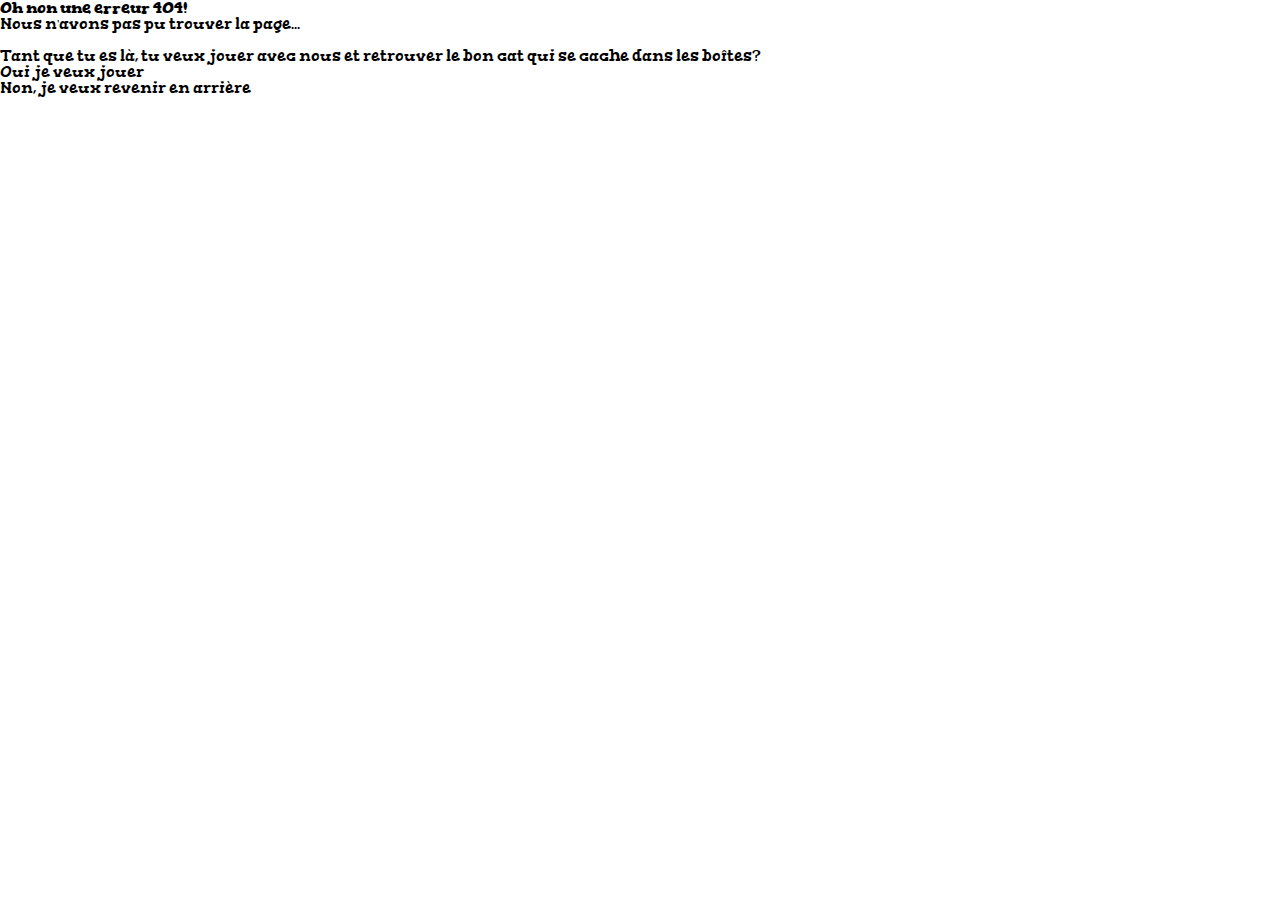
==== index.html @ bbfa6365 "initial commit" ====
<!DOCTYPE html>
<html lang="fr">
	<head>
		<meta charset="UTF-8" />
		<meta http-equiv="X-UA-Compatible" content="IE=edge" />
		<meta name="viewport" content="width=device-width, initial-scale=1.0" />
		<!--==================== CSS ====================-->
		<link rel="stylesheet" href="./assets/sass/main.css" />

		<title>404</title>
	</head>
	<body>
		<main>
		<section class="section__top">
			<div class="section__titre">
				<h1>Oh non une erreur 404!</h1>
				<p class="section__sous-titre">Nous n'avons pas pu trouver la page...</p>
			</div>
			<div class="section__chat">
				<img src="./Public/img/tete_chat/404.png" alt="" class="section__chat-img">
			</div>
			<div class="section__jeux">
				<div class="question__container">
					<div class="question__content">
						Tant que tu es là, tu veux jouer avec nous et retrouver le bon cat qui se cache dans les boîtes?
					</div>
				</div>
				<div class="reponses__container">
					<div class="reponse__container--1">
						<div class="reponse__content--1">Oui je veux jouer</div>
					</div>
					<div class="reponse__container--2">
						<div class="reponse__content--2">Non, je veux revenir en arrière</div>
					</div>
				</div>
			</div>
		</section>	
		<section class="section__bottom">
			<div class="boxes__container"></div>
			<div class="boxes__container line__2"></div>
			<div class="boxes__container"></div>

		</section>	
		</main>
	</body>
</html>
---- assets/sass/main.css ----
@import url("https://fonts.googleapis.com/css2?family=Gorditas:wght@400;700&display=swap");
html, body, div, span, applet, object, iframe,
h1, h2, h3, h4, h5, h6, p, blockquote, pre,
a, abbr, acronym, address, big, cite, code,
del, dfn, em, img, ins, kbd, q, s, samp,
small, strike, strong, sub, sup, tt, var,
b, u, i, center,
dl, dt, dd, ol, ul, li,
fieldset, form, label, legend,
table, caption, tbody, tfoot, thead, tr, th, td,
article, aside, canvas, details, embed,
figure, figcaption, footer, header, hgroup,
menu, nav, output, ruby, section, summary,
time, mark, audio, video {
  margin: 0;
  padding: 0;
  border: 0;
  font-size: 100%;
  font: inherit;
  vertical-align: baseline;
}

/* HTML5 display-role reset for older browsers */
article, aside, details, figcaption, figure,
footer, header, hgroup, menu, nav, section {
  display: block;
}

body {
  line-height: 1;
}

ol, ul {
  list-style: none;
}

blockquote, q {
  quotes: none;
}

blockquote:before, blockquote:after,
q:before, q:after {
  content: "";
  content: none;
}

table {
  border-collapse: collapse;
  border-spacing: 0;
}

/*==================== GOOGLE FONTS ====================*/
/*==================== BASE ====================*/
* {
  box-sizing: border-box;
  padding: 0;
  margin: 0;
}

html {
  scroll-behavior: smooth;
}

body {
  font-family: "Gorditas", cursive;
}

h1, h2, h3, h4 {
  font-weight: bold;
}

ul {
  list-style: none;
}

a {
  text-decoration: none;
}

img {
  max-width: 100%;
  height: auto;
}

main {
  height: 100vh;
}

.box_container {
  display: flex;
  flex-direction: column;
  align-items: center;
  height: 240px;
  position: relative;
  justify-content: end;
  margin-top: 150px;
}
.box_container:hover .top_and_cat_container {
  top: -118px;
}

.top_and_cat_container {
  display: flex;
  flex-direction: column;
  align-items: center;
  position: absolute;
  top: 0;
  transition: top 0.6s;
}
.top_and_cat_container .top {
  z-index: 1;
}
.top_and_cat_container .top .top_box {
  max-width: 100%;
  height: 70px;
}

.bottom_container {
  z-index: 1;
}

.bottom_box {
  height: 165px;
}

.cat_container {
  height: 120px;
}
.cat_container img {
  height: 100%;
}

.find_cat_game {
  display: flex;
}

#game_result {
  font-size: 22px;
  font-weight: bold;
}

.section__top {
  height: 45%;
}/*# sourceMappingURL=main.css.map */
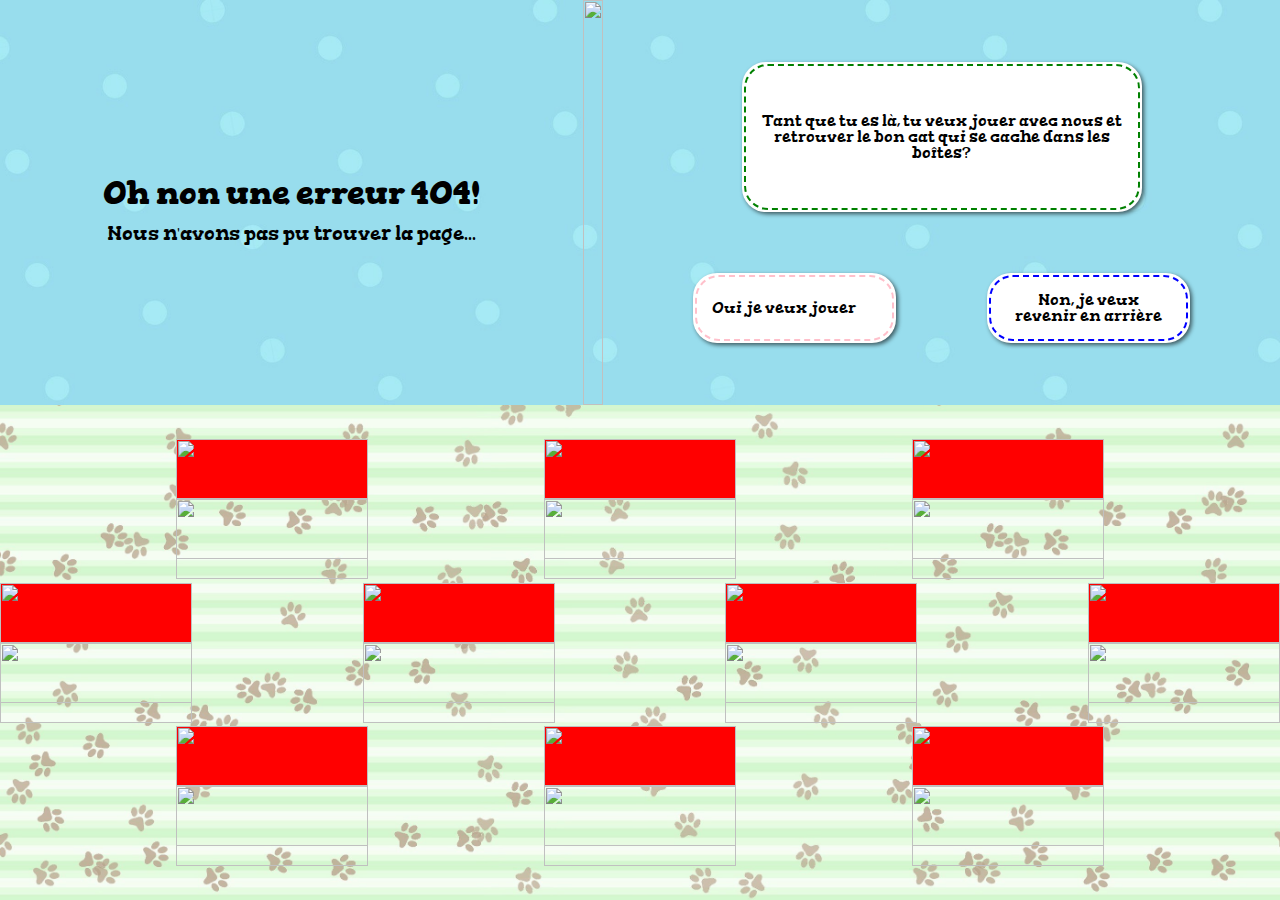
==== commit abab9cc6: "structure fonctionnelle modification des images des box a prévoire ainsi que la fenetre win + animat" ====
--- a/index.html
+++ b/index.html
@@ -11,36 +11,227 @@
 	</head>
 	<body>
 		<main>
-		<section class="section__top">
-			<div class="section__titre">
-				<h1>Oh non une erreur 404!</h1>
-				<p class="section__sous-titre">Nous n'avons pas pu trouver la page...</p>
-			</div>
-			<div class="section__chat">
-				<img src="./Public/img/tete_chat/404.png" alt="" class="section__chat-img">
-			</div>
-			<div class="section__jeux">
-				<div class="question__container">
-					<div class="question__content">
-						Tant que tu es là, tu veux jouer avec nous et retrouver le bon cat qui se cache dans les boîtes?
-					</div>
-				</div>
-				<div class="reponses__container">
-					<div class="reponse__container--1">
-						<div class="reponse__content--1">Oui je veux jouer</div>
-					</div>
-					<div class="reponse__container--2">
-						<div class="reponse__content--2">Non, je veux revenir en arrière</div>
-					</div>
-				</div>
-			</div>
-		</section>	
-		<section class="section__bottom">
-			<div class="boxes__container"></div>
-			<div class="boxes__container line__2"></div>
-			<div class="boxes__container"></div>
-
-		</section>	
+			<section class="section__top">
+				<div class="section__titre">
+					<div class="titre__container"><h1>Oh non une erreur 404!</h1>
+					<p class="section__sous-titre">
+						Nous n'avons pas pu trouver la page...
+					</p></div>
+				</div>
+				<div class="section__chat">
+					<img
+						src="./Public/img/tete_chat/404.png"
+						alt=""
+						class="section__chat-img"
+					/>
+				</div>
+				<div class="section__jeux">
+					<div class="question__container">
+						<div class="question__content">
+							<div class="question__content-text">
+								<p>
+									Tant que tu es là, tu veux jouer avec nous et retrouver le bon
+									cat qui se cache dans les boîtes?
+								</p>
+							</div>
+						</div>
+					</div>
+					<div class="reponses__container">
+						<div id="start_game" class="reponse__content">
+							<div
+								id="reponse_1-parent"
+								class="reponse__content-text reponse_1"
+							>
+								<p id="reponse_1-p">Oui je veux jouer</p>
+							</div>
+						</div>
+						<div class="reponse__content">
+							<div class="reponse__content-text reponse_2">
+								<p>Non, je veux revenir en arrière</p>
+							</div>
+						</div>
+					</div>
+				</div>
+			</section>
+			<section class="section__bottom">
+
+				<div class="boxes__container line_1">
+					
+					<div class="cat__box__container">
+						<div class="top__and__cat__container">
+							<div class="enveloppe">
+								<div class="top__container">
+									<img src="./Public/img/tete_chat/top.png" alt="" />
+								</div>
+								<div class="cat__container">
+									<img class="cat" src="" alt="" />
+								</div>
+							</div>
+						</div>
+						<div class="bottom__container">
+							<img src="./Public/img/tete_chat/box.png" alt="" />
+						</div>
+					</div>
+
+					<div class="cat__box__container">
+						<div class="top__and__cat__container">
+							<div class="enveloppe">
+								<div class="top__container">
+									<img src="./Public/img/tete_chat/top.png" alt="" />
+								</div>
+								<div class="cat__container">
+									<img class="cat" src="" alt="" />
+								</div>
+							</div>
+						</div>
+						<div class="bottom__container">
+							<img src="./Public/img/tete_chat/box.png" alt="" />
+						</div>
+					</div>
+
+					<div class="cat__box__container">
+						<div class="top__and__cat__container">
+							<div class="enveloppe">
+								<div class="top__container">
+									<img src="./Public/img/tete_chat/top.png" alt="" />
+								</div>
+								<div class="cat__container">
+									<img class="cat" src="" alt="" />
+								</div>
+							</div>
+						</div>
+						<div class="bottom__container">
+							<img src="./Public/img/tete_chat/box.png" alt="" />
+						</div>
+					</div>
+
+					
+				</div>
+				<div class="boxes__container line_2">
+					
+					<div class="cat__box__container">
+						<div class="top__and__cat__container">
+							<div class="enveloppe">
+								<div class="top__container">
+									<img src="./Public/img/tete_chat/top.png" alt="" />
+								</div>
+								<div class="cat__container">
+									<img class="cat" src="" alt="" />
+								</div>
+							</div>
+						</div>
+						<div class="bottom__container">
+							<img src="./Public/img/tete_chat/box.png" alt="" />
+						</div>
+					</div>
+					
+					<div class="cat__box__container">
+						<div class="top__and__cat__container">
+							<div class="enveloppe">
+								<div class="top__container">
+									<img src="./Public/img/tete_chat/top.png" alt="" />
+								</div>
+								<div class="cat__container">
+									<img class="cat" src="" alt="" />
+								</div>
+							</div>
+						</div>
+						<div class="bottom__container">
+							<img src="./Public/img/tete_chat/box.png" alt="" />
+						</div>
+					</div>
+					
+					<div class="cat__box__container">
+						<div class="top__and__cat__container">
+							<div class="enveloppe">
+								<div class="top__container">
+									<img src="./Public/img/tete_chat/top.png" alt="" />
+								</div>
+								<div class="cat__container">
+									<img class="cat" src="" alt="" />
+								</div>
+							</div>
+						</div>
+						<div class="bottom__container">
+							<img src="./Public/img/tete_chat/box.png" alt="" />
+						</div>
+					</div>
+					
+					<div class="cat__box__container">
+						<div class="top__and__cat__container">
+							<div class="enveloppe">
+								<div class="top__container">
+									<img src="./Public/img/tete_chat/top.png" alt="" />
+								</div>
+								<div class="cat__container">
+									<img class="cat" src="" alt="" />
+								</div>
+							</div>
+						</div>
+						<div class="bottom__container">
+							<img src="./Public/img/tete_chat/box.png" alt="" />
+						</div>
+					</div>
+
+
+				</div>
+				<div class="boxes__container line_3">
+
+					
+					
+					<div class="cat__box__container">
+						<div class="top__and__cat__container">
+							<div class="enveloppe">
+								<div class="top__container">
+									<img src="./Public/img/tete_chat/top.png" alt="" />
+								</div>
+								<div class="cat__container">
+									<img class="cat" src="" alt="" />
+								</div>
+							</div>
+						</div>
+						<div class="bottom__container">
+							<img src="./Public/img/tete_chat/box.png" alt="" />
+						</div>
+					</div>
+					
+					<div class="cat__box__container">
+						<div class="top__and__cat__container">
+							<div class="enveloppe">
+								<div class="top__container">
+									<img src="./Public/img/tete_chat/top.png" alt="" />
+								</div>
+								<div class="cat__container">
+									<img class="cat" src="" alt="" />
+								</div>
+							</div>
+						</div>
+						<div class="bottom__container">
+							<img src="./Public/img/tete_chat/box.png" alt="" />
+						</div>
+					</div>
+					
+					<div class="cat__box__container">
+						<div class="top__and__cat__container">
+							<div class="enveloppe">
+								<div class="top__container">
+									<img src="./Public/img/tete_chat/top.png" alt="" />
+								</div>
+								<div class="cat__container">
+									<img class="cat" src="" alt="" />
+								</div>
+							</div>
+						</div>
+						<div class="bottom__container">
+							<img src="./Public/img/tete_chat/box.png" alt="" />
+						</div>
+					</div>
+
+				</div>
+			</section>
+			<div id="game_result" class="game_result"></div>
 		</main>
+		<!--==================== MAIN JS ====================-->
+		<script src="./assets/js/main.js"></script>
 	</body>
 </html>
--- a/assets/sass/main.css
+++ b/assets/sass/main.css
@@ -78,67 +78,243 @@
 }
 
 img {
-  max-width: 100%;
-  height: auto;
+  width: 100%;
+  height: 100%;
+  object-fit: contain;
 }
 
 main {
   height: 100vh;
-}
-
-.box_container {
-  display: flex;
-  flex-direction: column;
-  align-items: center;
-  height: 240px;
-  position: relative;
-  justify-content: end;
-  margin-top: 150px;
-}
-.box_container:hover .top_and_cat_container {
-  top: -118px;
-}
-
-.top_and_cat_container {
-  display: flex;
-  flex-direction: column;
-  align-items: center;
-  position: absolute;
-  top: 0;
-  transition: top 0.6s;
-}
-.top_and_cat_container .top {
-  z-index: 1;
-}
-.top_and_cat_container .top .top_box {
-  max-width: 100%;
-  height: 70px;
-}
-
-.bottom_container {
-  z-index: 1;
-}
-
-.bottom_box {
-  height: 165px;
-}
-
-.cat_container {
-  height: 120px;
-}
-.cat_container img {
-  height: 100%;
-}
-
-.find_cat_game {
-  display: flex;
+  width: 100vw;
+}
+
+img {
+  max-height: 100%;
+  object-fit: contain;
 }
 
 #game_result {
   font-size: 22px;
   font-weight: bold;
+  position: absolute;
+  bottom: -100px;
 }
 
 .section__top {
   height: 45%;
-}/*# sourceMappingURL=main.css.map */+  min-width: 100%;
+  display: flex;
+  background-image: url(../../../Public/img/fond_pois_bleu.jpg);
+  background-size: cover;
+  background-repeat: no-repeat;
+}
+
+.section__jeux,
+.section__titre {
+  display: flex;
+  flex-direction: column;
+  justify-content: center;
+  flex-grow: 1;
+  min-width: 30%;
+}
+
+.section__jeux {
+  justify-content: space-evenly;
+}
+
+.titre__container {
+  width: 70%;
+  align-self: center;
+  text-align: center;
+}
+.titre__container h1 {
+  font-size: 32px;
+  padding: 15px 0;
+}
+.titre__container p {
+  font-size: 20px;
+}
+
+.question__container {
+  display: flex;
+  margin-left: auto;
+  margin-right: auto;
+  max-width: 400px;
+  width: 80%;
+}
+
+.question__content {
+  background-color: white;
+  box-shadow: 2px 2px 4px 0px rgba(0, 0, 0, 0.6);
+  border-radius: 24px;
+  width: 100%;
+  height: 150px;
+  padding: 2px;
+}
+.question__content .question__content-text {
+  display: flex;
+  border-radius: 24px;
+  width: 100%;
+  height: 100%;
+  border: dashed 2px green;
+  padding: 15px;
+}
+.question__content .question__content-text p {
+  margin-top: auto;
+  margin-bottom: auto;
+  text-align: center;
+}
+
+.reponses__container {
+  display: flex;
+  flex-direction: row;
+  justify-content: space-evenly;
+}
+
+.reponse__content {
+  background-color: white;
+  box-shadow: 2px 2px 4px 0px rgba(0, 0, 0, 0.6);
+  border-radius: 24px;
+  width: 30%;
+  padding: 2px;
+}
+.reponse__content .reponse__content-text {
+  display: flex;
+  border-radius: 24px;
+  width: 100%;
+  height: 100%;
+  padding: 15px;
+}
+.reponse__content .reponse__content-text p {
+  margin-top: auto;
+  margin-bottom: auto;
+  text-align: center;
+}
+.reponse__content .reponse_1 {
+  border: dashed 2px pink;
+}
+.reponse__content .reponse_1 img {
+  width: 100%;
+  height: 100%;
+}
+.reponse__content .reponse_2 {
+  border: dashed 2px blue;
+}
+
+.hidden {
+  visibility: collapse;
+}
+
+.section__bottom {
+  display: flex;
+  flex-direction: column;
+  height: 55%;
+  justify-content: space-evenly;
+  background-image: url(../../../Public/img/fond_strip_vert.jpg);
+  background-size: cover;
+  background-repeat: no-repeat;
+}
+.section__bottom .boxes__container {
+  display: flex;
+  flex-direction: row;
+  justify-content: space-evenly;
+  height: 140px;
+}
+.section__bottom .line_1 {
+  margin-bottom: -30px;
+}
+.section__bottom .line_2 {
+  justify-content: space-between;
+  margin-bottom: -30px;
+}
+
+.cat__box__container {
+  width: 15%;
+  display: flex;
+  flex-direction: column;
+  justify-content: space-between;
+  height: 140px;
+}
+.cat__box__container .top__and__cat__container {
+  width: 100%;
+  position: relative;
+}
+.cat__box__container .top__and__cat__container .enveloppe {
+  position: absolute;
+  top: 0px;
+  width: 100%;
+  transition: top 0.6s;
+}
+.cat__box__container .top__and__cat__container .top__container {
+  width: 100%;
+  height: 60px;
+  background-color: red;
+  z-index: 2;
+}
+.cat__box__container .top__and__cat__container .cat__container {
+  width: 100%;
+  height: 60px;
+}
+.cat__box__container .bottom__container {
+  width: 100%;
+  height: 80px;
+  z-index: 1;
+  justify-self: flex-end;
+}
+.cat__box__container:hover .enveloppe {
+  top: -70px;
+}
+
+/*.section__bottom {
+	display: flex;
+	flex-direction: column;
+	height: 55%;
+	justify-content: space-evenly;
+
+	.boxes__container {
+		display: flex;
+		flex-direction: row;
+		justify-content: space-evenly;
+		height: 100%;
+		background-color: aqua;
+	}
+}
+.cat__box__container {
+	background-color: black;
+	width: 15%;
+    display: flex;
+	position: relative;
+	.top__and__cat__container {
+		width: 100%;
+		height: 60px;
+		background-color: greenyellow;
+		position: absolute;
+		bottom: 40px;
+        align-self: start;
+        transition:bottom .6s;
+
+		.top__container {
+			width: 100%;
+			height: 20px;
+			background-color: pink;
+		}
+		.cat__container {
+			width: 100%;
+			height: 40px;
+			background-color: blueviolet;
+		}
+	}
+	.bottom__container {
+		width: 100%;
+		height: 80px;
+		background-color: yellow;
+        align-self:flex-end;
+        z-index: 1;
+
+	}
+	&:hover {
+		.top__and__cat__container {
+			bottom: 80px;
+		}
+	}
+}*//*# sourceMappingURL=main.css.map */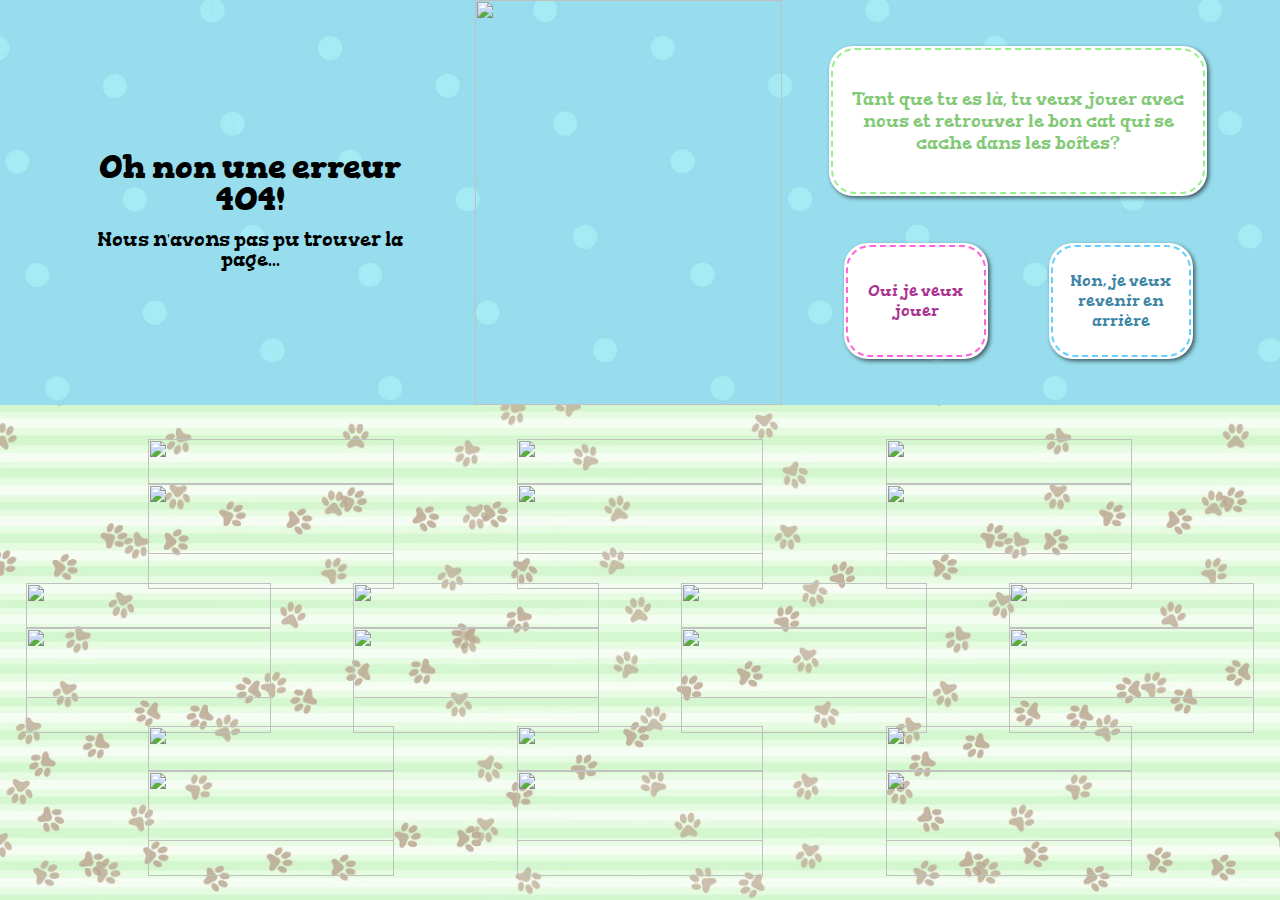
==== commit 7252c45a: "page structure et jeu fonctionnel animation à retravailler et clean le code" ====
--- a/index.html
+++ b/index.html
@@ -57,39 +57,39 @@
 
 				<div class="boxes__container line_1">
 					
-					<div class="cat__box__container">
-						<div class="top__and__cat__container">
-							<div class="enveloppe">
-								<div class="top__container">
-									<img src="./Public/img/tete_chat/top.png" alt="" />
-								</div>
-								<div class="cat__container">
-									<img class="cat" src="" alt="" />
-								</div>
-							</div>
-						</div>
-						<div class="bottom__container">
-							<img src="./Public/img/tete_chat/box.png" alt="" />
-						</div>
-					</div>
-
-					<div class="cat__box__container">
-						<div class="top__and__cat__container">
-							<div class="enveloppe">
-								<div class="top__container">
-									<img src="./Public/img/tete_chat/top.png" alt="" />
-								</div>
-								<div class="cat__container">
-									<img class="cat" src="" alt="" />
-								</div>
-							</div>
-						</div>
-						<div class="bottom__container">
-							<img src="./Public/img/tete_chat/box.png" alt="" />
-						</div>
-					</div>
-
-					<div class="cat__box__container">
+					<div class="cat__box__container" id="box1">
+						<div class="top__and__cat__container">
+							<div class="enveloppe">
+								<div class="top__container">
+									<img src="./Public/img/tete_chat/top.png" alt="" />
+								</div>
+								<div class="cat__container">
+									<img class="cat" src="" alt="" />
+								</div>
+							</div>
+						</div>
+						<div class="bottom__container">
+							<img src="./Public/img/tete_chat/box.png" alt="" />
+						</div>
+					</div>
+
+					<div class="cat__box__container" id="box2">
+						<div class="top__and__cat__container">
+							<div class="enveloppe">
+								<div class="top__container">
+									<img src="./Public/img/tete_chat/top.png" alt="" />
+								</div>
+								<div class="cat__container">
+									<img class="cat" src="" alt="" />
+								</div>
+							</div>
+						</div>
+						<div class="bottom__container">
+							<img src="./Public/img/tete_chat/box.png" alt="" />
+						</div>
+					</div>
+
+					<div class="cat__box__container" id="box3">
 						<div class="top__and__cat__container">
 							<div class="enveloppe">
 								<div class="top__container">
@@ -109,55 +109,55 @@
 				</div>
 				<div class="boxes__container line_2">
 					
-					<div class="cat__box__container">
-						<div class="top__and__cat__container">
-							<div class="enveloppe">
-								<div class="top__container">
-									<img src="./Public/img/tete_chat/top.png" alt="" />
-								</div>
-								<div class="cat__container">
-									<img class="cat" src="" alt="" />
-								</div>
-							</div>
-						</div>
-						<div class="bottom__container">
-							<img src="./Public/img/tete_chat/box.png" alt="" />
-						</div>
-					</div>
-					
-					<div class="cat__box__container">
-						<div class="top__and__cat__container">
-							<div class="enveloppe">
-								<div class="top__container">
-									<img src="./Public/img/tete_chat/top.png" alt="" />
-								</div>
-								<div class="cat__container">
-									<img class="cat" src="" alt="" />
-								</div>
-							</div>
-						</div>
-						<div class="bottom__container">
-							<img src="./Public/img/tete_chat/box.png" alt="" />
-						</div>
-					</div>
-					
-					<div class="cat__box__container">
-						<div class="top__and__cat__container">
-							<div class="enveloppe">
-								<div class="top__container">
-									<img src="./Public/img/tete_chat/top.png" alt="" />
-								</div>
-								<div class="cat__container">
-									<img class="cat" src="" alt="" />
-								</div>
-							</div>
-						</div>
-						<div class="bottom__container">
-							<img src="./Public/img/tete_chat/box.png" alt="" />
-						</div>
-					</div>
-					
-					<div class="cat__box__container">
+					<div class="cat__box__container" id="box4">
+						<div class="top__and__cat__container">
+							<div class="enveloppe">
+								<div class="top__container">
+									<img src="./Public/img/tete_chat/top.png" alt="" />
+								</div>
+								<div class="cat__container">
+									<img class="cat" src="" alt="" />
+								</div>
+							</div>
+						</div>
+						<div class="bottom__container">
+							<img src="./Public/img/tete_chat/box.png" alt="" />
+						</div>
+					</div>
+					
+					<div class="cat__box__container" id="box5">
+						<div class="top__and__cat__container">
+							<div class="enveloppe">
+								<div class="top__container">
+									<img src="./Public/img/tete_chat/top.png" alt="" />
+								</div>
+								<div class="cat__container">
+									<img class="cat" src="" alt="" />
+								</div>
+							</div>
+						</div>
+						<div class="bottom__container">
+							<img src="./Public/img/tete_chat/box.png" alt="" />
+						</div>
+					</div>
+					
+					<div class="cat__box__container" id="box6">
+						<div class="top__and__cat__container">
+							<div class="enveloppe">
+								<div class="top__container">
+									<img src="./Public/img/tete_chat/top.png" alt="" />
+								</div>
+								<div class="cat__container">
+									<img class="cat" src="" alt="" />
+								</div>
+							</div>
+						</div>
+						<div class="bottom__container">
+							<img src="./Public/img/tete_chat/box.png" alt="" />
+						</div>
+					</div>
+					
+					<div class="cat__box__container" id="box7">
 						<div class="top__and__cat__container">
 							<div class="enveloppe">
 								<div class="top__container">
@@ -179,39 +179,39 @@
 
 					
 					
-					<div class="cat__box__container">
-						<div class="top__and__cat__container">
-							<div class="enveloppe">
-								<div class="top__container">
-									<img src="./Public/img/tete_chat/top.png" alt="" />
-								</div>
-								<div class="cat__container">
-									<img class="cat" src="" alt="" />
-								</div>
-							</div>
-						</div>
-						<div class="bottom__container">
-							<img src="./Public/img/tete_chat/box.png" alt="" />
-						</div>
-					</div>
-					
-					<div class="cat__box__container">
-						<div class="top__and__cat__container">
-							<div class="enveloppe">
-								<div class="top__container">
-									<img src="./Public/img/tete_chat/top.png" alt="" />
-								</div>
-								<div class="cat__container">
-									<img class="cat" src="" alt="" />
-								</div>
-							</div>
-						</div>
-						<div class="bottom__container">
-							<img src="./Public/img/tete_chat/box.png" alt="" />
-						</div>
-					</div>
-					
-					<div class="cat__box__container">
+					<div class="cat__box__container" id="box8">
+						<div class="top__and__cat__container">
+							<div class="enveloppe">
+								<div class="top__container">
+									<img src="./Public/img/tete_chat/top.png" alt="" />
+								</div>
+								<div class="cat__container">
+									<img class="cat" src="" alt="" />
+								</div>
+							</div>
+						</div>
+						<div class="bottom__container">
+							<img src="./Public/img/tete_chat/box.png" alt="" />
+						</div>
+					</div>
+					
+					<div class="cat__box__container" id="box9">
+						<div class="top__and__cat__container">
+							<div class="enveloppe">
+								<div class="top__container">
+									<img src="./Public/img/tete_chat/top.png" alt="" />
+								</div>
+								<div class="cat__container">
+									<img class="cat" src="" alt="" />
+								</div>
+							</div>
+						</div>
+						<div class="bottom__container">
+							<img src="./Public/img/tete_chat/box.png" alt="" />
+						</div>
+					</div>
+					
+					<div class="cat__box__container" id="box10">
 						<div class="top__and__cat__container">
 							<div class="enveloppe">
 								<div class="top__container">
@@ -229,8 +229,8 @@
 
 				</div>
 			</section>
-			<div id="game_result" class="game_result"></div>
-		</main>
+			
+		</main><div id="game_result" class="game_result"></div>
 		<!--==================== MAIN JS ====================-->
 		<script src="./assets/js/main.js"></script>
 	</body>
--- a/assets/sass/main.css
+++ b/assets/sass/main.css
@@ -63,6 +63,8 @@
 
 body {
   font-family: "Gorditas", cursive;
+  height: 100vh;
+  width: 100vw;
 }
 
 h1, h2, h3, h4 {
@@ -84,20 +86,110 @@
 }
 
 main {
-  height: 100vh;
-  width: 100vw;
-}
-
-img {
-  max-height: 100%;
-  object-fit: contain;
-}
-
+  height: 100%;
+  width: 100%;
+  margin-bottom: -200px;
+  position: relative;
+}
+
+#box2 {
+  animation-delay: 50ms;
+}
+
+#box3 {
+  animation-delay: 100ms;
+}
+
+#box4 {
+  animation-delay: 150ms;
+}
+
+#box5 {
+  animation-delay: 200ms;
+}
+
+#box6 {
+  animation-delay: 250ms;
+}
+
+#box7 {
+  animation-delay: 300ms;
+}
+
+#box8 {
+  animation-delay: 350ms;
+}
+
+#box9 {
+  animation-delay: 400ms;
+}
+
+#box10 {
+  animation-delay: 450ms;
+}
+
+@keyframes bounceInDown {
+  0%, 60%, 75%, 90%, 100% {
+    -webkit-transition-timing-function: cubic-bezier(0.215, 0.61, 0.355, 1);
+    transition-timing-function: cubic-bezier(0.215, 0.61, 0.355, 1);
+  }
+  0% {
+    opacity: 0;
+    -webkit-transform: translate3d(0, -3000px, 0);
+    transform: translate3d(0, -3000px, 0);
+  }
+  60% {
+    opacity: 1;
+    -webkit-transform: translate3d(0, 25px, 0);
+    transform: translate3d(0, 25px, 0);
+  }
+  75% {
+    -webkit-transform: translate3d(0, -10px, 0);
+    transform: translate3d(0, -10px, 0);
+  }
+  90% {
+    -webkit-transform: translate3d(0, 5px, 0);
+    transform: translate3d(0, 5px, 0);
+  }
+  100% {
+    -webkit-transform: none;
+    transform: none;
+  }
+}
 #game_result {
   font-size: 22px;
   font-weight: bold;
   position: absolute;
-  bottom: -100px;
+  bottom: 0;
+  left: 50%;
+  margin-left: -200px;
+  z-index: -10;
+}
+
+.result__container {
+  width: 400px;
+  height: 200px;
+  border-radius: 15px;
+  background-color: white;
+  padding: 4px;
+  box-shadow: 2px 2px 4px 0px rgba(0, 0, 0, 0.6);
+}
+.result__container .result__content {
+  width: 100%;
+  height: 100%;
+  display: flex;
+  flex-direction: column;
+  align-items: center;
+  justify-content: center;
+  border: dashed 2px #9AEE8D;
+  border-radius: 15px;
+}
+.result__container .result__content span {
+  text-decoration: underline;
+  cursor: pointer;
+}
+.result__container .result__content p {
+  padding: 10px 0;
 }
 
 .section__top {
@@ -107,6 +199,7 @@
   background-image: url(../../../Public/img/fond_pois_bleu.jpg);
   background-size: cover;
   background-repeat: no-repeat;
+  padding: 0 2%;
 }
 
 .section__jeux,
@@ -118,6 +211,10 @@
   min-width: 30%;
 }
 
+.section__chat {
+  width: 25%;
+}
+
 .section__jeux {
   justify-content: space-evenly;
 }
@@ -156,13 +253,16 @@
   border-radius: 24px;
   width: 100%;
   height: 100%;
-  border: dashed 2px green;
+  border: dashed 2px #9AEE8D;
   padding: 15px;
 }
 .question__content .question__content-text p {
   margin-top: auto;
   margin-bottom: auto;
+  font-size: 18px;
+  line-height: 22px;
   text-align: center;
+  color: #82C976;
 }
 
 .reponses__container {
@@ -175,8 +275,13 @@
   background-color: white;
   box-shadow: 2px 2px 4px 0px rgba(0, 0, 0, 0.6);
   border-radius: 24px;
-  width: 30%;
+  width: 144px;
+  height: 116px;
   padding: 2px;
+  cursor: pointer;
+}
+.reponse__content:hover {
+  box-shadow: 4px 4px 4px 0px rgba(0, 0, 0, 0.7);
 }
 .reponse__content .reponse__content-text {
   display: flex;
@@ -189,20 +294,22 @@
   margin-top: auto;
   margin-bottom: auto;
   text-align: center;
+  line-height: 20px;
 }
 .reponse__content .reponse_1 {
-  border: dashed 2px pink;
+  border: dashed 2px #FF63DD;
 }
 .reponse__content .reponse_1 img {
-  width: 100%;
-  height: 100%;
+  height: 100%;
+}
+.reponse__content .reponse_1 p {
+  color: #AA3390;
 }
 .reponse__content .reponse_2 {
-  border: dashed 2px blue;
-}
-
-.hidden {
-  visibility: collapse;
+  border: dashed 2px #63D0FF;
+}
+.reponse__content .reponse_2 p {
+  color: #3d85a4;
 }
 
 .section__bottom {
@@ -213,27 +320,23 @@
   background-image: url(../../../Public/img/fond_strip_vert.jpg);
   background-size: cover;
   background-repeat: no-repeat;
+  padding: 0 2%;
 }
 .section__bottom .boxes__container {
   display: flex;
   flex-direction: row;
-  justify-content: space-evenly;
   height: 140px;
 }
-.section__bottom .line_1 {
-  margin-bottom: -30px;
-}
-.section__bottom .line_2 {
-  justify-content: space-between;
-  margin-bottom: -30px;
-}
 
 .cat__box__container {
-  width: 15%;
+  width: 20%;
   display: flex;
   flex-direction: column;
   justify-content: space-between;
-  height: 140px;
+  height: 150px;
+  animation-name: bounceInDown;
+  animation-duration: 1s;
+  animation-fill-mode: both;
 }
 .cat__box__container .top__and__cat__container {
   width: 100%;
@@ -247,22 +350,47 @@
 }
 .cat__box__container .top__and__cat__container .top__container {
   width: 100%;
-  height: 60px;
-  background-color: red;
-  z-index: 2;
+  height: 45px;
 }
 .cat__box__container .top__and__cat__container .cat__container {
   width: 100%;
-  height: 60px;
+  height: 70px;
+  cursor: grab;
 }
 .cat__box__container .bottom__container {
   width: 100%;
-  height: 80px;
+  height: 105px;
   z-index: 1;
   justify-self: flex-end;
 }
 .cat__box__container:hover .enveloppe {
   top: -70px;
+}
+
+.line_1 {
+  justify-content: space-evenly;
+  margin-bottom: -30px;
+}
+
+.line_2 {
+  justify-content: space-between;
+  margin-bottom: -30px;
+}
+.line_2 .enveloppe {
+  z-index: 2;
+}
+.line_2 .bottom__container {
+  z-index: 3;
+}
+
+.line_3 {
+  justify-content: space-evenly;
+}
+.line_3 .enveloppe {
+  z-index: 4;
+}
+.line_3 .bottom__container {
+  z-index: 5;
 }
 
 /*.section__bottom {
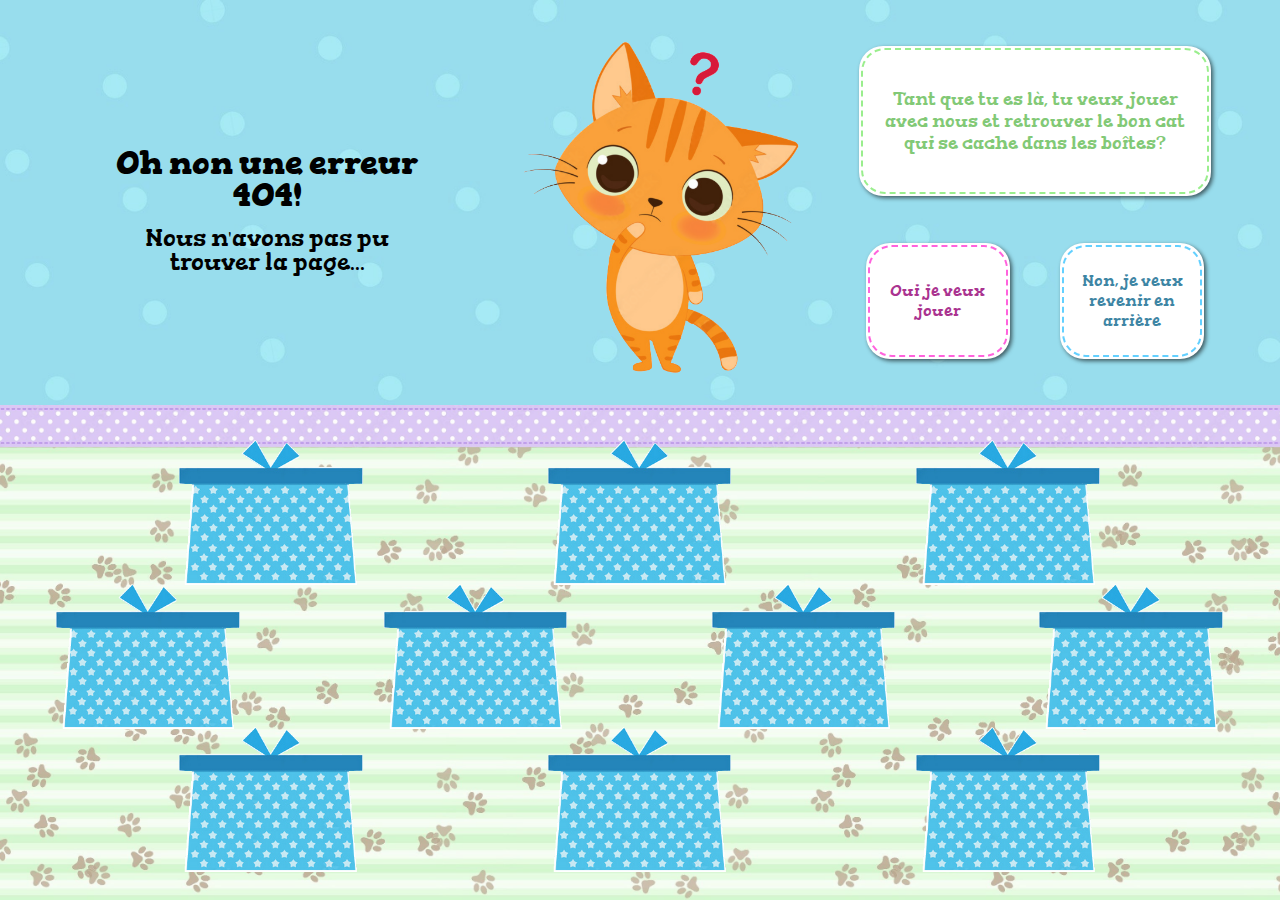
==== commit 90ca2727: "page finalisée animations ok structure et jeu ok" ====
--- a/index.html
+++ b/index.html
@@ -47,7 +47,7 @@
 						</div>
 						<div class="reponse__content">
 							<div class="reponse__content-text reponse_2">
-								<p>Non, je veux revenir en arrière</p>
+								<p> <a href="#">Non, je veux revenir en arrière</a> </p>
 							</div>
 						</div>
 					</div>
--- a/assets/sass/main.css
+++ b/assets/sass/main.css
@@ -77,6 +77,7 @@
 
 a {
   text-decoration: none;
+  color: unset;
 }
 
 img {
@@ -164,6 +165,7 @@
   left: 50%;
   margin-left: -200px;
   z-index: -10;
+  color: #b05ad9;
 }
 
 .result__container {
@@ -181,8 +183,9 @@
   flex-direction: column;
   align-items: center;
   justify-content: center;
-  border: dashed 2px #9AEE8D;
+  border: dashed 2px #b05ad9;
   border-radius: 15px;
+  position: relative;
 }
 .result__container .result__content span {
   text-decoration: underline;
@@ -190,6 +193,12 @@
 }
 .result__container .result__content p {
   padding: 10px 0;
+}
+.result__container .result__content #close {
+  position: absolute;
+  top: 5px;
+  right: 5px;
+  cursor: pointer;
 }
 
 .section__top {
@@ -229,7 +238,7 @@
   padding: 15px 0;
 }
 .titre__container p {
-  font-size: 20px;
+  font-size: 24px;
 }
 
 .question__container {
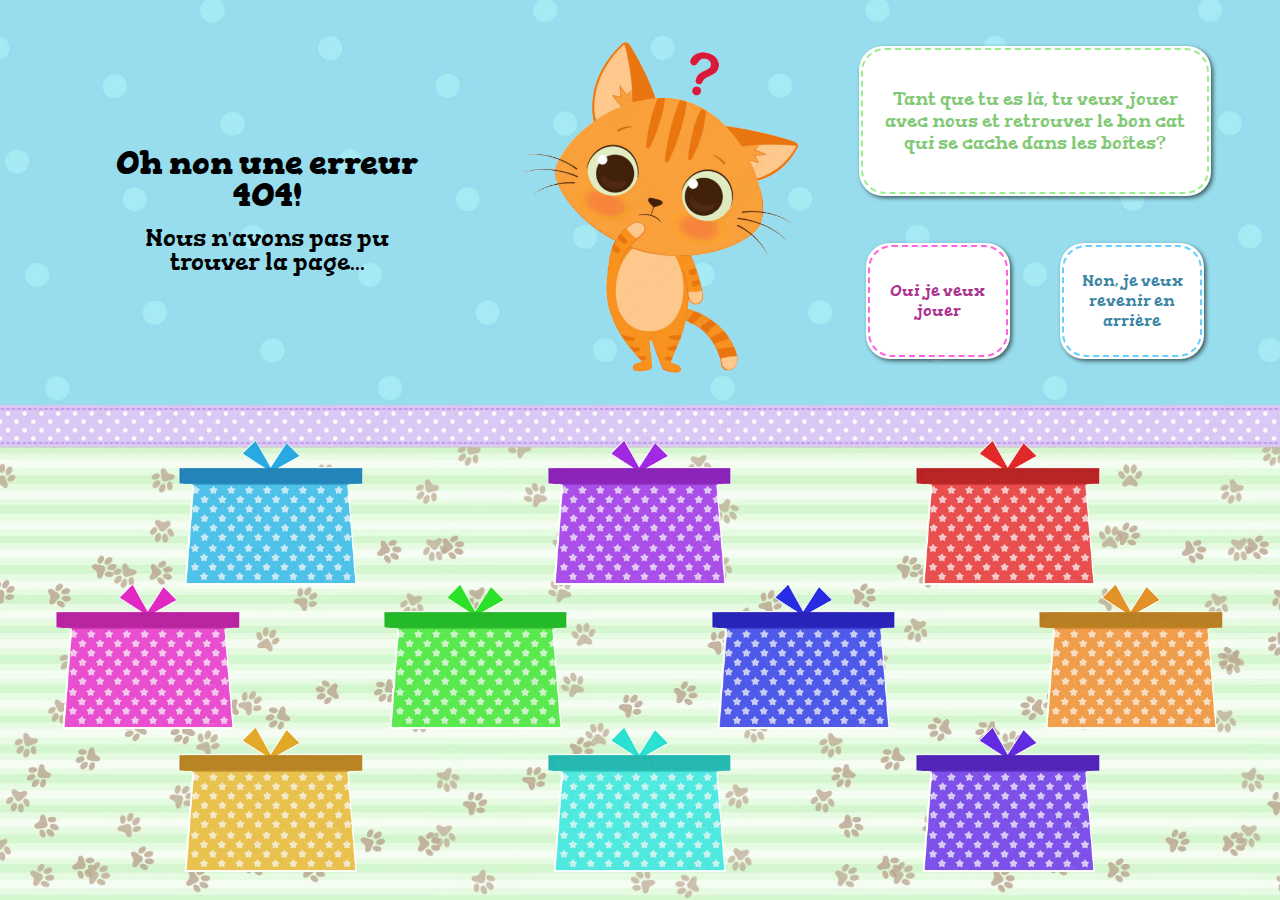
==== commit 4eaaac08: "ajout différentes couleurs de box" ====
--- a/index.html
+++ b/index.html
@@ -77,15 +77,15 @@
 						<div class="top__and__cat__container">
 							<div class="enveloppe">
 								<div class="top__container">
-									<img src="./Public/img/tete_chat/top.png" alt="" />
-								</div>
-								<div class="cat__container">
-									<img class="cat" src="" alt="" />
-								</div>
-							</div>
-						</div>
-						<div class="bottom__container">
-							<img src="./Public/img/tete_chat/box.png" alt="" />
+									<img src="./Public/img/tete_chat/top-violet.png" alt="" />
+								</div>
+								<div class="cat__container">
+									<img class="cat" src="" alt="" />
+								</div>
+							</div>
+						</div>
+						<div class="bottom__container">
+							<img src="./Public/img/tete_chat/box-violet.png" alt="" />
 						</div>
 					</div>
 
@@ -93,15 +93,15 @@
 						<div class="top__and__cat__container">
 							<div class="enveloppe">
 								<div class="top__container">
-									<img src="./Public/img/tete_chat/top.png" alt="" />
-								</div>
-								<div class="cat__container">
-									<img class="cat" src="" alt="" />
-								</div>
-							</div>
-						</div>
-						<div class="bottom__container">
-							<img src="./Public/img/tete_chat/box.png" alt="" />
+									<img src="./Public/img/tete_chat/top-red.png" alt="" />
+								</div>
+								<div class="cat__container">
+									<img class="cat" src="" alt="" />
+								</div>
+							</div>
+						</div>
+						<div class="bottom__container">
+							<img src="./Public/img/tete_chat/box-red.png" alt="" />
 						</div>
 					</div>
 
@@ -113,15 +113,15 @@
 						<div class="top__and__cat__container">
 							<div class="enveloppe">
 								<div class="top__container">
-									<img src="./Public/img/tete_chat/top.png" alt="" />
-								</div>
-								<div class="cat__container">
-									<img class="cat" src="" alt="" />
-								</div>
-							</div>
-						</div>
-						<div class="bottom__container">
-							<img src="./Public/img/tete_chat/box.png" alt="" />
+									<img src="./Public/img/tete_chat/top-pink.png" alt="" />
+								</div>
+								<div class="cat__container">
+									<img class="cat" src="" alt="" />
+								</div>
+							</div>
+						</div>
+						<div class="bottom__container">
+							<img src="./Public/img/tete_chat/box-pink.png" alt="" />
 						</div>
 					</div>
 					
@@ -129,15 +129,15 @@
 						<div class="top__and__cat__container">
 							<div class="enveloppe">
 								<div class="top__container">
-									<img src="./Public/img/tete_chat/top.png" alt="" />
-								</div>
-								<div class="cat__container">
-									<img class="cat" src="" alt="" />
-								</div>
-							</div>
-						</div>
-						<div class="bottom__container">
-							<img src="./Public/img/tete_chat/box.png" alt="" />
+									<img src="./Public/img/tete_chat/top-lightgreen.png" alt="" />
+								</div>
+								<div class="cat__container">
+									<img class="cat" src="" alt="" />
+								</div>
+							</div>
+						</div>
+						<div class="bottom__container">
+							<img src="./Public/img/tete_chat/box-lightgreen.png" alt="" />
 						</div>
 					</div>
 					
@@ -145,15 +145,15 @@
 						<div class="top__and__cat__container">
 							<div class="enveloppe">
 								<div class="top__container">
-									<img src="./Public/img/tete_chat/top.png" alt="" />
-								</div>
-								<div class="cat__container">
-									<img class="cat" src="" alt="" />
-								</div>
-							</div>
-						</div>
-						<div class="bottom__container">
-							<img src="./Public/img/tete_chat/box.png" alt="" />
+									<img src="./Public/img/tete_chat/top-blue.png" alt="" />
+								</div>
+								<div class="cat__container">
+									<img class="cat" src="" alt="" />
+								</div>
+							</div>
+						</div>
+						<div class="bottom__container">
+							<img src="./Public/img/tete_chat/box-blue.png" alt="" />
 						</div>
 					</div>
 					
@@ -161,15 +161,15 @@
 						<div class="top__and__cat__container">
 							<div class="enveloppe">
 								<div class="top__container">
-									<img src="./Public/img/tete_chat/top.png" alt="" />
-								</div>
-								<div class="cat__container">
-									<img class="cat" src="" alt="" />
-								</div>
-							</div>
-						</div>
-						<div class="bottom__container">
-							<img src="./Public/img/tete_chat/box.png" alt="" />
+									<img src="./Public/img/tete_chat/top-orange.png" alt="" />
+								</div>
+								<div class="cat__container">
+									<img class="cat" src="" alt="" />
+								</div>
+							</div>
+						</div>
+						<div class="bottom__container">
+							<img src="./Public/img/tete_chat/box-orange.png" alt="" />
 						</div>
 					</div>
 
@@ -183,15 +183,15 @@
 						<div class="top__and__cat__container">
 							<div class="enveloppe">
 								<div class="top__container">
-									<img src="./Public/img/tete_chat/top.png" alt="" />
-								</div>
-								<div class="cat__container">
-									<img class="cat" src="" alt="" />
-								</div>
-							</div>
-						</div>
-						<div class="bottom__container">
-							<img src="./Public/img/tete_chat/box.png" alt="" />
+									<img src="./Public/img/tete_chat/top-yellow.png" alt="" />
+								</div>
+								<div class="cat__container">
+									<img class="cat" src="" alt="" />
+								</div>
+							</div>
+						</div>
+						<div class="bottom__container">
+							<img src="./Public/img/tete_chat/box-yellow.png" alt="" />
 						</div>
 					</div>
 					
@@ -199,15 +199,15 @@
 						<div class="top__and__cat__container">
 							<div class="enveloppe">
 								<div class="top__container">
-									<img src="./Public/img/tete_chat/top.png" alt="" />
-								</div>
-								<div class="cat__container">
-									<img class="cat" src="" alt="" />
-								</div>
-							</div>
-						</div>
-						<div class="bottom__container">
-							<img src="./Public/img/tete_chat/box.png" alt="" />
+									<img src="./Public/img/tete_chat/top-bluegreen.png" alt="" />
+								</div>
+								<div class="cat__container">
+									<img class="cat" src="" alt="" />
+								</div>
+							</div>
+						</div>
+						<div class="bottom__container">
+							<img src="./Public/img/tete_chat/box-bluegreen.png" alt="" />
 						</div>
 					</div>
 					
@@ -215,15 +215,15 @@
 						<div class="top__and__cat__container">
 							<div class="enveloppe">
 								<div class="top__container">
-									<img src="./Public/img/tete_chat/top.png" alt="" />
-								</div>
-								<div class="cat__container">
-									<img class="cat" src="" alt="" />
-								</div>
-							</div>
-						</div>
-						<div class="bottom__container">
-							<img src="./Public/img/tete_chat/box.png" alt="" />
+									<img src="./Public/img/tete_chat/top-purple.png" alt="" />
+								</div>
+								<div class="cat__container">
+									<img class="cat" src="" alt="" />
+								</div>
+							</div>
+						</div>
+						<div class="bottom__container">
+							<img src="./Public/img/tete_chat/box-purple.png" alt="" />
 						</div>
 					</div>
 
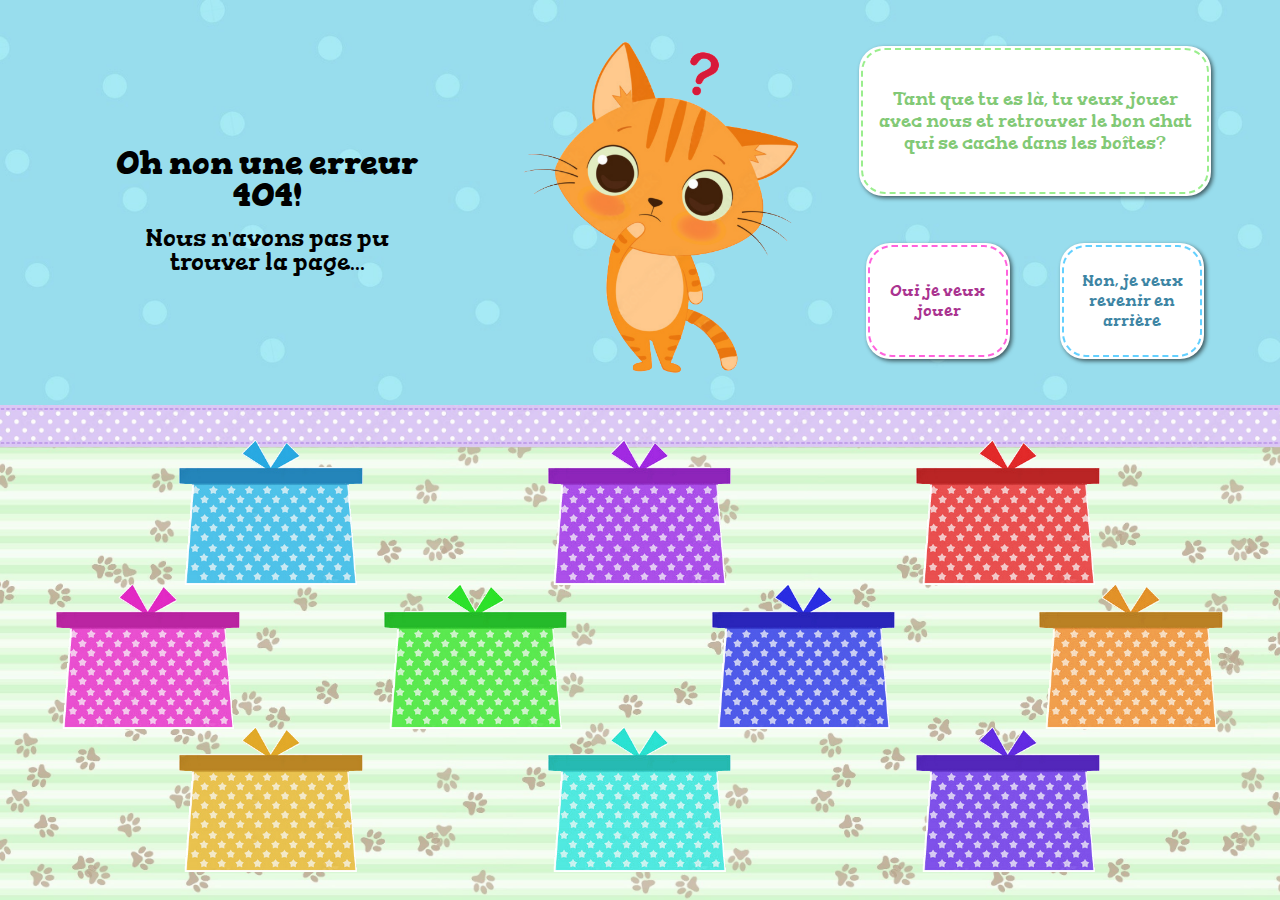
==== commit c4b7e9f2: "modification cat en chat pour une meilleur compréhension" ====
--- a/index.html
+++ b/index.html
@@ -31,7 +31,7 @@
 							<div class="question__content-text">
 								<p>
 									Tant que tu es là, tu veux jouer avec nous et retrouver le bon
-									cat qui se cache dans les boîtes?
+									chat qui se cache dans les boîtes?
 								</p>
 							</div>
 						</div>
